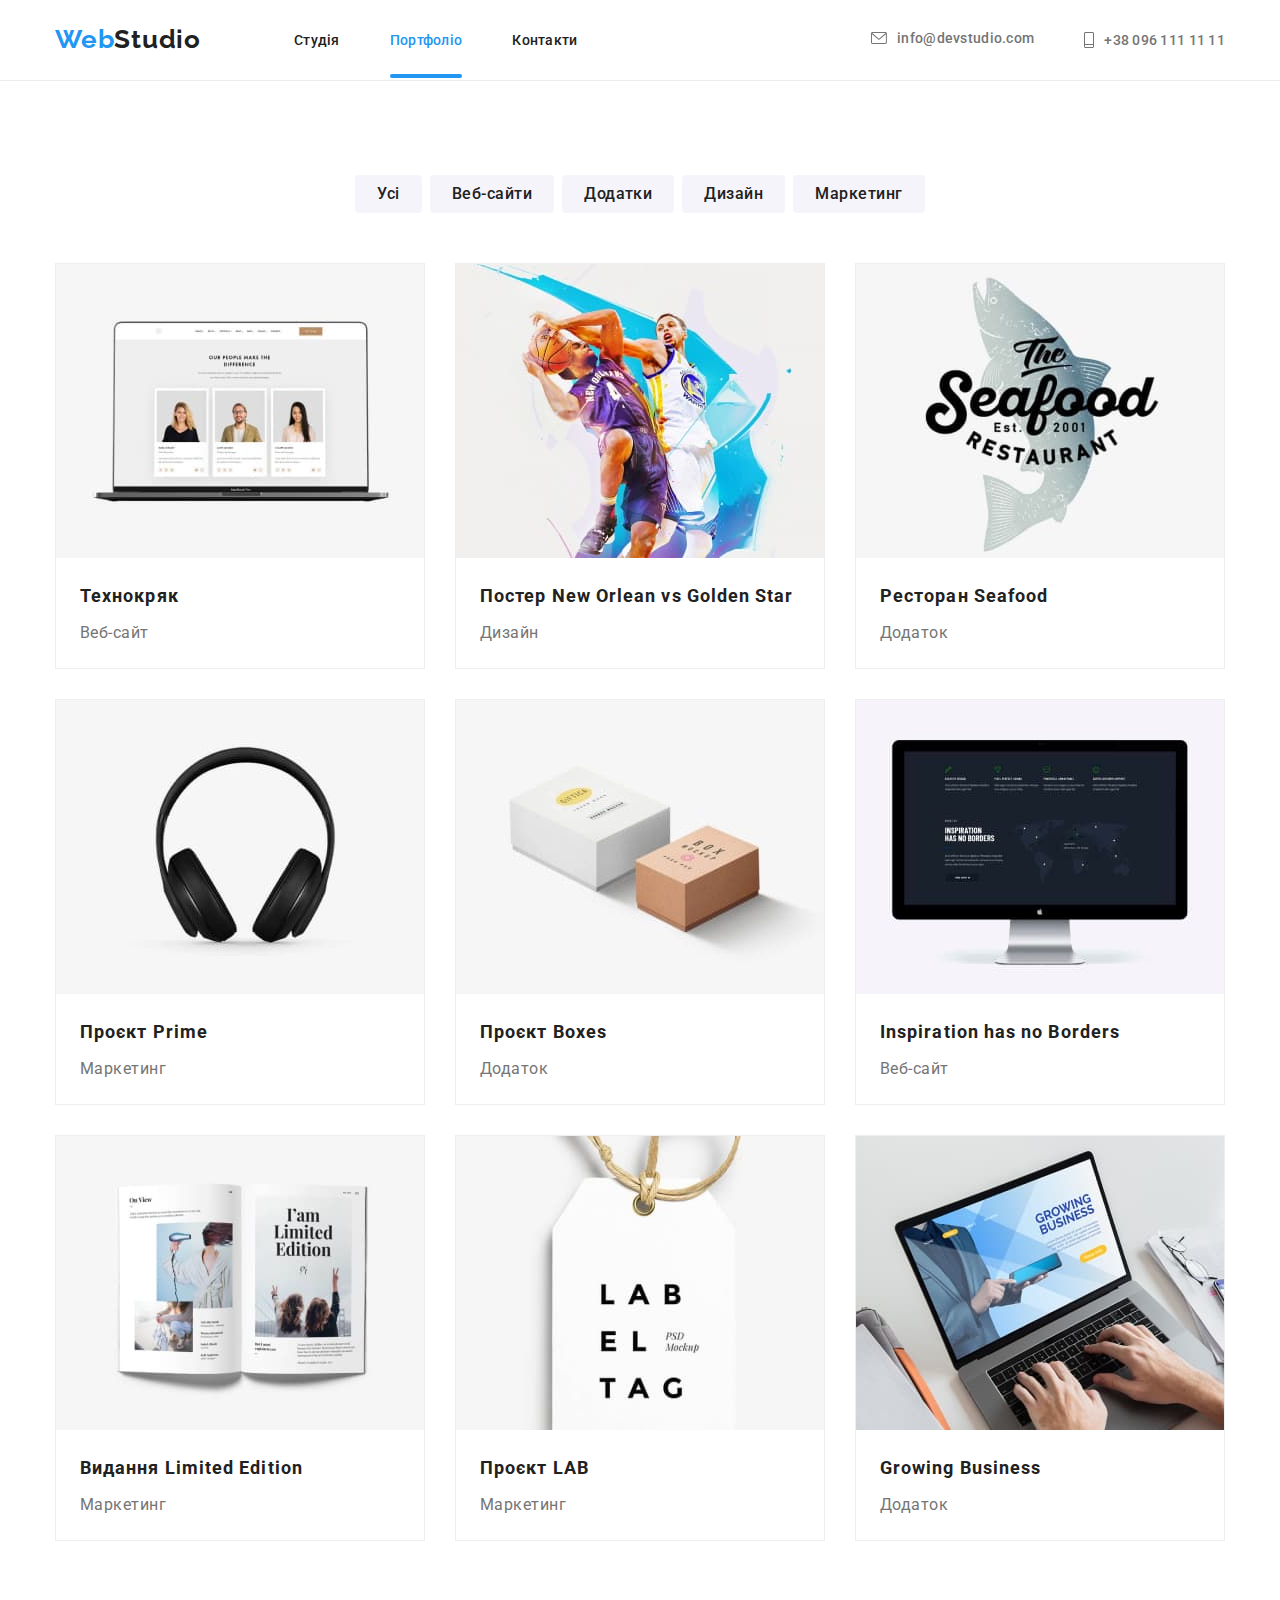
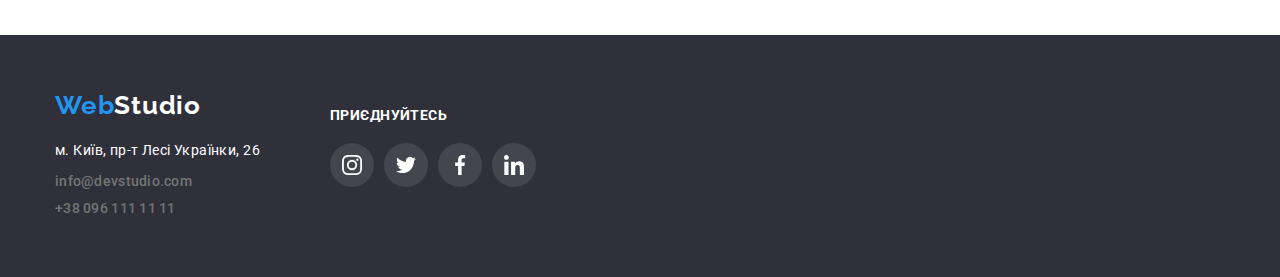
==== portfolio.html @ 5e0859c5 "створює перші файли минулої роботи" ====
<!DOCTYPE html>
<html lang="uk">
  <head>
    <meta charset="UTF-8" />
    <meta http-equiv="X-UA-Compatible" content="IE=edge" />
    <meta name="viewport" content="width=device-width, initial-scale=1.0" />
    <link rel="preconnect" href="https://fonts.googleapis.com" />
    <link rel="preconnect" href="https://fonts.gstatic.com" crossorigin />
    <link
      href="https://fonts.googleapis.com/css2?family=Raleway:wght@700&family=Roboto:wght@400;500;700;900&display=swap"
      rel="stylesheet"
    />

    <title>Партфоліо</title>
    <link
      rel="stylesheet"
      href="https://cdnjs.cloudflare.com/ajax/libs/modern-normalize/1.1.0/modern-normalize.min.css"
    />
    <link rel="stylesheet" href="./css/style.css" />
  </head>
  <body>
    <!----------------------------------Шапка сайту---------------------------->
    <header class="header">
      <div class="container page-header">
        <a href="./index.html" class="logo link-focus"
          ><span class="web">Web</span>Studio</a
        >
        <nav class="site-nav">
          <ul class="list">
            <li class="nav-item">
              <a href="./index.html" class="link nav-link">Студія</a>
            </li>
            <li class="nav-item">
              <a href="./portfolio.html" class="link nav-link activ">Портфоліо</a>
            </li>
            <li class="nav-item">
              <a href="#" class="link nav-link">Контакти</a>
            </li>
          </ul>
        </nav>
        <ul class="contacts list">
          <li class="contacts-item">
            <a href="mailto:info@devstudio.com" class="contacts-link link">
              <svg class="icon-envelope" width="16" height="12">
                <use href="./images/symbol-defs.svg#envelope"></use>
              </svg>
              info@devstudio.com
            </a>
          </li>
          <li class="contacts-item">
            <a href="tel:+380961111111" class="contacts-link link">
              <svg class="icon-phone" width="10" height="16">
                <use href="./images/symbol-defs.svg#phone"></use>
              </svg>
              +38 096 111 11 11
            </a>
          </li>
        </ul>
      </div>
    </header>
    <!----------------------------------Основний контент---------------------------->
    <main>
      <!----------------------------------Портфоліо---------------------------->
      <h1 class="visually-hidden">Роботи студії</h1>
      <section class="portfolio section">
        <div class="container">
          <h2 class="visually-hidden">Фільтр робіт</h2>
          <ul class="portfolio-list list">
            <li class="portfolio-item">
              <a class="portfolio-link" href="#">Усі</a>
            </li>
            <li class="portfolio-item">
              <a class="portfolio-link" href="#">Веб-сайти</a>
            </li>
            <li class="portfolio-item">
              <a class="portfolio-link" href="#">Додатки</a>
            </li>
            <li class="portfolio-item">
              <a class="portfolio-link" href="#">Дизайн</a>
            </li>
            <li class="portfolio-item">
              <a class="portfolio-link" href="#">Маркетинг</a>
            </li>
          </ul>

          <!----------------------------------Приклад робіт---------------------------->
          <h2 class="visually-hidden">Приклад робіт</h2>

          <ul class="work-list list">
            <li class="work-item">
              <a class="work-link" href="#">
                <div class="thumb">
                  <img
                    class="work-photo"
                    src="./images/work-1.jpg"
                    alt="Приклад роботи веб-сайта"
                    width="370"
                    height="294"
                  />
                  <div class="overlay">
                    <p class="overlay-text">
                      Ресурс пропонує комплексні пропозиції з різним рівнем
                      функціоналу та сервісів. Все це дозволить відвідувачу
                      отримати вичерпні відомості про компанію чи приватну
                      особу.
                    </p>
                  </div>
                </div>
                <h3 class="work-title">Технокряк</h3>
                <p class="work-text">Веб-сайт</p>
              </a>
            </li>
            <li class="work-item">
              <a class="work-link" href="#">
                <div class="thumb">
                  <img
                    class="work-photo"
                    src="./images/work-2.jpg"
                    alt="Приклад роботи дизайна"
                    width="370"
                    height="294"
                  />
                  <div class="overlay">
                    <p class="overlay-text">
                      Ресурс пропонує комплексні пропозиції з різним рівнем
                      функціоналу та сервісів. Все це дозволить відвідувачу
                      отримати вичерпні відомості про компанію чи приватну
                      особу.
                    </p>
                  </div>
                </div>
                <h3 class="work-title">
                  Постер <span lang="en">New Orlean vs Golden Star</span>
                </h3>
                <p class="work-text">Дизайн</p>
              </a>
            </li>
            <li class="work-item">
              <a class="work-link" href="#">
                <div class="thumb">
                  <img
                    class="work-photo"
                    src="./images/work-3.jpg"
                    alt="Приклад роботи додатока"
                    width="370"
                    height="294"
                  />
                  <div class="overlay">
                    <p class="overlay-text">
                      Ресурс пропонує комплексні пропозиції з різним рівнем
                      функціоналу та сервісів. Все це дозволить відвідувачу
                      отримати вичерпні відомості про компанію чи приватну
                      особу.
                    </p>
                  </div>
                </div>
                <h3 class="work-title">
                  Ресторан <span lang="en">Seafood</span>
                </h3>
                <p class="work-text">Додаток</p>
              </a>
            </li>
            <li class="work-item">
              <a class="work-link" href="#">
                <div class="thumb">
                  <img
                    class="work-photo"
                    src="./images/work-4.jpg"
                    alt="Приклад роботи маркетинга"
                    width="370"
                    height="294"
                  />
                  <div class="overlay">
                    <p class="overlay-text">
                      Ресурс пропонує комплексні пропозиції з різним рівнем
                      функціоналу та сервісів. Все це дозволить відвідувачу
                      отримати вичерпні відомості про компанію чи приватну
                      особу.
                    </p>
                  </div>
                </div>
                <h3 class="work-title">Проєкт <span lang="en">Prime</span></h3>
                <p class="work-text">Маркетинг</p>
              </a>
            </li>
            <li class="work-item">
              <a class="work-link" href="#">
                <div class="thumb">
                  <img
                    class="work-photo"
                    src="./images/work-5.jpg"
                    alt="Приклад роботи додатока"
                    width="370"
                    height="294"
                  />
                  <div class="overlay">
                    <p class="overlay-text">
                      Ресурс пропонує комплексні пропозиції з різним рівнем
                      функціоналу та сервісів. Все це дозволить відвідувачу
                      отримати вичерпні відомості про компанію чи приватну
                      особу.
                    </p>
                  </div>
                </div>
                <h3 class="work-title">Проєкт <span lang="en">Boxes</span></h3>
                <p class="work-text">Додаток</p>
              </a>
            </li>
            <li class="work-item">
              <a class="work-link" href="#">
                <div class="thumb">
                  <img
                    class="work-photo"
                    src="./images/work-6.jpg"
                    alt="Приклад роботи"
                    width="370"
                  />
                  <div class="overlay">
                    <p class="overlay-text">
                      Ресурс пропонує комплексні пропозиції з різним рівнем
                      функціоналу та сервісів. Все це дозволить відвідувачу
                      отримати вичерпні відомості про компанію чи приватну
                      особу.
                    </p>
                  </div>
                </div>
                <h3 class="work-title" lang="en">Inspiration has no Borders</h3>
                <p class="work-text">Веб-сайт</p>
              </a>
            </li>
            <li class="work-item">
              <a class="work-link" href="#">
                <div class="thumb">
                  <img
                    class="work-photo"
                    src="./images/work-7.jpg"
                    alt="Приклад роботи дизайна"
                    width="370"
                    height="294"
                  />
                  <div class="overlay">
                    <p class="overlay-text">
                      Ресурс пропонує комплексні пропозиції з різним рівнем
                      функціоналу та сервісів. Все це дозволить відвідувачу
                      отримати вичерпні відомості про компанію чи приватну
                      особу.
                    </p>
                  </div>
                </div>
                <h3 class="work-title">
                  Видання <span lang="en">Limited Edition</span>
                </h3>
                <p class="work-text">Маркетинг</p>
              </a>
            </li>
            <li class="work-item">
              <a class="work-link" href="#">
                <div class="thumb">
                  <img
                    class="work-photo"
                    src="./images/work-8.jpg"
                    alt="Приклад роботи маркетинг"
                    width="370"
                    height="294"
                  />
                  <div class="overlay">
                    <p class="overlay-text">
                      Ресурс пропонує комплексні пропозиції з різним рівнем
                      функціоналу та сервісів. Все це дозволить відвідувачу
                      отримати вичерпні відомості про компанію чи приватну
                      особу.
                    </p>
                  </div>
                </div>
                <h3 class="work-title">Проєкт <span lang="en">LAB</span></h3>
                <p class="work-text">Маркетинг</p>
              </a>
            </li>
            <li class="work-item">
              <a class="work-link" href="#">
                <div class="thumb">
                  <img
                    class="work-photo"
                    src="./images/work-9.jpg"
                    alt="Приклад роботи додатока"
                    width="370"
                    height="294"
                  />
                  <div class="overlay">
                    <p class="overlay-text">
                      Ресурс пропонує комплексні пропозиції з різним рівнем
                      функціоналу та сервісів. Все це дозволить відвідувачу
                      отримати вичерпні відомості про компанію чи приватну
                      особу.
                    </p>
                  </div>
                </div>
                <h3 class="work-title" lang="en">Growing Business</h3>
                <p class="work-text">Додаток</p>
              </a>
            </li>
          </ul>
        </div>
      </section>
    </main>
    <!----------------------------------Футер---------------------------->
    <footer class="footer">
      <div class="container">
        <div>
          <a href="./index.html" class="logo footer-link link-focus"
            ><span class="web">Web</span>Studio</a
          >
          <address class="address">
            <ul class="address-list list">
              <li class="address-item">м. Київ, пр-т Лесі Українки, 26</li>
              <li class="contacts-item-footer">
                <a
                  class="contacts-link-footer link"
                  href="mailto:info@devstudio.com"
                  >info@devstudio.com</a
                >
              </li>
              <li class="contacts-item-footer">
                <a class="contacts-link-footer link" href="tel:+380961111111"
                  >+38 096 111 11 11</a
                >
              </li>
            </ul>
          </address>
        </div>
        <div class="footer-social-container">
          <h3 class="footer-social-title">приєднуйтесь</h3>
          <ul class="footer-social-list list">
            <li class="footer-social-item">
              <a href="" class="footer-social-link">
                <svg class="footer-social">
                  <use href="./images/symbol-defs.svg#instagram"></use>
                </svg>
              </a>
            </li>
            <li class="footer-link-item">
              <a href="" class="footer-social-link">
                <svg class="footer-social">
                  <use href="./images/symbol-defs.svg#twitter"></use>
                </svg>
              </a>
            </li>
            <li class="footer-link-item">
              <a href="" class="footer-social-link">
                <svg class="footer-social">
                  <use href="./images/symbol-defs.svg#facebook"></use>
                </svg>
              </a>
            </li>
            <li class="footer-link-item">
              <a href="" class="footer-social-link">
                <svg class="footer-social">
                  <use href="./images/symbol-defs.svg#linkedin"></use>
                </svg>
              </a>
            </li>
          </ul>
        </div>
      </div>
    </footer>
  </body>
</html>
---- css/style.css ----
/*  основний колір #212121 */
/* другорядний колір #757575 */
/* колір кнопки #2196F3 */
/* білий колір #FFFFFF */

:root {
  --main-color: #212121;
  --text-color: #757575;
  --accent-color: #2196f3;
}

body {
  font-family: 'Roboto', 'Open Sans';
  color: var(--main-color);
  background-color: #ffffff;
}

/* ---------------------------Утіліти --------------------*/

h1,
h2,
h3,
h4,
p,
ul {
  margin-top: 0px;
  margin-bottom: 0px;
  padding-left: 0px;
}

.section {
  padding-top: 94px;
  padding-bottom: 94px;
}

.list {
  list-style: none;
}

.visually-hidden {
  position: absolute;
  white-space: nowrap;
  width: 1px;
  height: 1px;
  overflow: hidden;
  border: 0;
  padding: 0;
  clip: rect(0 0 0 0);
  clip-path: inset(50%);
  margin: -1px;
}

.link {
  color: var(--main-color);
  text-decoration: none;
}

.link-focus {
  outline: transparent;
}

.container {
  width: 1200px;
  padding-left: 15px;
  padding-right: 15px;
  margin-left: auto;
  margin-right: auto;

  /* background-color: tomato; */
  /* outline: 2px solid tomato; */
}

/* ---------------------------Шапка --------------------*/

.header {
  border-bottom: 1px solid #ececec;
}

.page-header {
  display: flex;
  align-items: center;
}

.site-nav .list {
  display: flex;
  margin-left: 93px;
}

.nav-item {
  position: relative;
}

.nav-link,
.contacts-link {
  display: flex;
  padding-top: 32px;
  padding-bottom: 32px;
}

.activ {
  color: var(--accent-color);
}

.activ::after {
  content: '';
  position: absolute;
  left: 0;
  bottom: 0;

  width: 100%;
  height: 4px;

  background-color: var(--accent-color);
  border-radius: 2px;
}

.web {
  font-weight: 700;
  font-size: 26px;
  line-height: 0.83;
  letter-spacing: 0.03em;
  color: var(--accent-color);
}

.logo {
  font-family: 'Raleway';
  font-weight: 700;
  font-size: 26px;
  line-height: 0.83;
  letter-spacing: 0.03em;
  color: var(--main-color);
  text-decoration: none;
}

.site-nav {
  font-weight: 500;
  font-size: 14px;
  line-height: 0.87;
  letter-spacing: 0.02em;
}

.nav-item:not(:last-child) {
  margin-right: 50px;
}

.contacts {
  display: flex;
  margin-left: auto;
}

.contacts-item + .contacts-item {
  margin-left: 50px;
}

.contacts-link,
.contacts-link-footer {
  font-weight: 500;
  font-size: 14px;
  line-height: 0.87;
  letter-spacing: 0.02em;
  color: var(--text-color);
  align-items: center;
}

.link:hover,
.link:focus {
  color: var(--accent-color);
  outline: transparent;
}

.icon-envelope,
.icon-phone {
  margin-right: 10px;
  fill: currentColor;
}

/* ---------------------------герой --------------------*/

.hero,
.footer {
  background-color: #2f303a;
}

.hero {
  margin-left: auto;
  margin-right: auto;
  padding-left: 15px;
  padding-right: 15px;
  background-image: linear-gradient(
      rgba(47, 48, 58, 0.4),
      rgba(47, 48, 58, 0.4)
    ),
    url(../images/hero.jpg);
  background-size: cover;
  background-repeat: no-repeat;
  background-position: center;
  max-width: 1600px;
  height: 600px;
  text-align: center;
}

.hero-container {
  width: 696px;
  margin-left: auto;
  margin-right: auto;
  padding-top: 200px;
}

.hero-title {
  margin-bottom: 30px;

  font-weight: 900;
  font-size: 44px;
  line-height: 1.36;
  letter-spacing: 0.06em;
  text-transform: uppercase;
  color: #ffffff;
}

.hero-btn {
  padding: 10px 32px;
  font-family: inherit;
  font-weight: 700;
  font-size: 16px;
  line-height: 1.87;
  letter-spacing: 0.06em;
  color: #ffffff;
  background-color: var(--accent-color);
  box-shadow: 0px 4px 4px rgba(0, 0, 0, 0.15);
  border-radius: 4px;
  border: none;
  cursor: pointer;
}

.hero-btn:hover,
.hero-btn:focus {
  background-color: #188ce8;
  box-shadow: 0px 4px 4px rgba(0, 0, 0, 0.15);
  outline: transparent;
}

/* ---------------------------переваги студії --------------------*/
.benefits {
  background-color: #ffffff;
}

.benefits-list {
  display: flex;
}

.benefits-item:not(:last-child) {
  margin-right: 30px;
}

.benefits-item::before {
  content: '';
  display: block;
  height: 120px;
  background-color: #f5f4fa;
  background-position: center;
  background-size: 70px 70px;
  background-repeat: no-repeat;
  margin-bottom: 30px;
}

.icon-antenna::before {
  background-image: url('../images/antenna.png');
}

.icon-clock::before {
  background-image: url(../images/clock.png);
}

.icon-diagram::before {
  background-image: url('../images/diagram.png');
}

.icon-astronaut::before {
  background-image: url('../images/astronaut.png');
}

.benefits-title {
  font-weight: 700;
  font-size: 14px;
  line-height: 1.14;
  letter-spacing: 0.03em;
  text-transform: uppercase;
  margin-bottom: 10px;
}

.benefits-text {
  font-weight: 400;
  font-size: 14px;
  line-height: 1.71;
  letter-spacing: 0.03em;
  color: var(--text-color);
}

/* ---------------------------приклади робіт --------------------*/

.example-title,
.team-title {
  font-weight: 700;
  font-size: 36px;
  line-height: 1.17;
  letter-spacing: 0.03em;
  text-align: center;
  margin-bottom: 50px;
}

.example-list {
  display: flex;
  margin-right: 30px;
}

.example-item:not(:last-child) {
  margin-right: 30px;
}

.example-item {
  width: 370px;
  padding-bottom: 94px;
}

.example-link {
  position: relative;
  display: block;
}

.example-img {
  display: block;
}

.example-work {
  position: absolute;
  bottom: 0;

  width: 100%;
  height: 70px;

  background-color: rgba(47, 48, 58, 0.8);
}

.example-work-text {
  margin-top: 27px;
  font-weight: 700;
  font-size: 14px;
  line-height: calc(16 / 14);
  text-align: center;
  letter-spacing: 0.03em;
  text-transform: uppercase;
  color: #ffffff;
}

/* ---------------------------наша команда --------------------*/
.team .container {
}

.team {
  background-color: #f5f4fa;
}

.team-title {
}

.team-list {
  display: flex;
  padding-bottom: 94px;
}
.tem-list:not(:last-child) {
  margin-right: 30px;
}

.team-item {
  background-color: #ffffff;

  box-shadow: 0px 1px 3px rgba(0, 0, 0, 0.12), 0px 1px 1px rgba(0, 0, 0, 0.14),
    0px 2px 1px rgba(0, 0, 0, 0.2);
  border-radius: 0px 0px 4px 4px;
}
.team-item:not(:last-child) {
  margin-right: 30px;
}

.team-img {
  margin-bottom: 30px;
  display: block;
}

.team-name {
  font-weight: 500;
  font-size: 16px;
  line-height: calc(19 / 16);
  letter-spacing: 0.03em;
  text-align: center;
  margin-bottom: 10px;
}

.team-job {
  margin-bottom: 16px;

  font-weight: 400;
  font-size: 16px;
  line-height: calc(19 / 16);
  letter-spacing: 0.03em;
  color: var(--text-color);
  text-align: center;
}

.team-social-list {
  display: flex;
  justify-content: center;
  padding-bottom: 30px;
}
.team-social-item {
}

.team-social-item:not(:last-child) {
  margin-right: 10px;
}

.team-social-link {
  display: flex;
  justify-content: center;
  align-items: center;
  width: 44px;
  height: 44px;
  border-radius: 50%;
}

.icon-social {
  fill: #afb1b8;
  height: 44px;
  padding: 12px;
}

.team-social-link:focus .icon-social {
  fill: #ffffff;
}

.team-social-link:hover,
.team-social-link:focus,
.footer-social-link:hover,
.footer-social-link:focus {
  background-color: var(--accent-color);
  outline: transparent;
}

/* ---------------------------Постійні клієнти --------------------*/

.partner-list {
  display: flex;
  align-items: center;
}

.partner-item {
  width: 170px;
  border: 1px solid #afb1b8;
  border-radius: 4px;
}

.partner-item:hover {
  border-color: var(--accent-color);
}

.partner-item:not(:last-child) {
  margin-right: 30px;
}

.partner-link {
  display: flex;
  width: 170px;
  height: 92px;
  justify-content: center;
  align-items: center;
  text-decoration: none;
}
.icon-logo {
  fill: #afb1b8;
  padding: 16px 32px;
}

.icon-logo:hover {
  fill: var(--accent-color);
}

/* ---------------------------Футер --------------------*/

.footer .container {
  padding-top: 60px;
  padding-bottom: 60px;
  display: flex;
}

.footer-link {
  color: #ffffff;
}

.address {
  margin-top: 20px;
  font-style: normal;
}

.contacts-item-footer:not(:last-child) {
  margin-bottom: 9px;
}

.address-item {
  display: inline-block;
  margin-bottom: 9px;
  font-weight: 400;
  font-size: 14px;
  line-height: 1.71;
  letter-spacing: 0.03em;
  color: #ffffff;
}

.footer-social-title {
  padding-top: 12px;
  text-transform: uppercase;
  font-size: 14px;
  line-height: calc(16 / 14);
  letter-spacing: 0.03em;
  color: #ffffff;
}

.footer-social-container {
  margin-left: 70px;
}

.footer-social-title {
  margin-bottom: 20px;
}

.footer-social-list {
  display: flex;
  justify-content: center;
}

.footer-social-link {
  margin-right: 10px;
  width: 44px;
  height: 44px;
  background: rgba(255, 255, 255, 0.1);
  display: flex;
  align-items: center;
  justify-content: center;
  border-radius: 50%;
}

.footer-social {
  fill: #ffffff;
  padding: 12px;
}

/* ---------------------------Модалка --------------------*/

.backdrop {
  position: fixed;
  top: 0;
  left: 0;

  width: 100%;
  height: 100%;

  background-color: rgba(0, 0, 0, 0.2);
}

.is-hidden {
  opacity: 0;
  pointer-events: none;
}

.modal {
  position: absolute;
  top: 50%;
  left: 50%;
  transform: translate(-50%, -50%);

  width: 528px;
  height: 521px;

  background-color: #ffffff;
}

.modal-btn {
  display: flex;
  justify-content: center;
  align-items: center;
  margin-top: 8px;
  margin-right: 8px;
  margin-left: auto;
  padding: 0;

  width: 30px;
  height: 30px;

  border-radius: 50%;
  border: 1px solid rgba(0, 0, 0, 0.1);
  background-color: #ffffff;
  cursor: pointer;
}

.icon-close-modal {
  padding: 6px;
  fill: #000000;
}

.icon-close-modal:hover {
  fill: var(--accent-color);
}

/* ---------------------------Друга сторінка --------------------*/

/* ---------------------------Портфоліо --------------------*/

.portfolio-list {
  display: flex;
  justify-content: center;
  margin-bottom: 50px;
}

.portfolio-item + .portfolio-item {
  margin-left: 8px;
}

.portfolio-link {
  display: block;
  border-radius: 4px;
  height: 38px;
  padding: 6px 22px;

  text-align: center;
  font-weight: 500;
  font-size: 16px;
  line-height: 1.62;
  letter-spacing: 0.03em;
  color: var(--main-color);
  background-color: #f5f4fa;
  text-decoration: none;
}

.portfolio-link:hover,
.portfolio-link:focus {
  background-color: var(--accent-color);
  color: #ffffff;
  outline: transparent;
}

/* ---------------------------Приклад робіт --------------------*/

.work-list {
  display: flex;
  flex-wrap: wrap;
}

.work-item {
  width: calc((100% - 60px) / 3);
  border: 1px solid #eeeeee;
}

.work-item:not(:nth-child(3n)) {
  margin-right: 30px;
}

.work-item:not(:nth-last-child(-n + 3)) {
  margin-bottom: 30px;
}

.work-item:hover {
  border: 1px solid #eeeeee;
  box-shadow: 0px 1px 1px rgba(0, 0, 0, 0.12), 0px 4px 4px rgba(0, 0, 0, 0.06),
    1px 4px 6px rgba(0, 0, 0, 0.16);
}

.work-title {
  margin-bottom: 4px;

  margin-left: 24px;
  font-size: 18px;
  line-height: calc(36 / 18);
  letter-spacing: 0.06em;
  color: var(--main-color);
}

.work-text {
  padding-bottom: 20px;
  margin-left: 24px;
  font-size: 16px;
  line-height: 1.88;
  letter-spacing: 0.03em;
  color: var(--text-color);
}

.work-link {
  text-decoration: none;

  transition: translateY(0) 5000ms cubic-bezier(0.4, 0, 0.2, 1);
}

.work-link:hover,
.work-link:focus {
  outline: transparent;
}

.thumb {
  margin-bottom: 20px;
  position: relative;
  overflow: hidden;
}

.work-photo {
  display: block;
}

.overlay {
  position: absolute;
  top: 0;
  left: 0;
  transform: translateY(100%);

  width: 100%;
  height: 100%;

  background-color: var(--accent-color);

  transition: transform 250ms cubic-bezier(0.4, 0, 0.2, 1);
}

.work-link:hover .overlay,
.work-link:focus .overlay {
  transform: translateY(0);
  /* opacity: 1; */
}

.overlay-text {
  padding: 63px 24px;
  font-weight: 400;
  font-size: 18px;
  line-height: calc(28 / 18);

  letter-spacing: 0.03em;

  color: #ffffff;
}
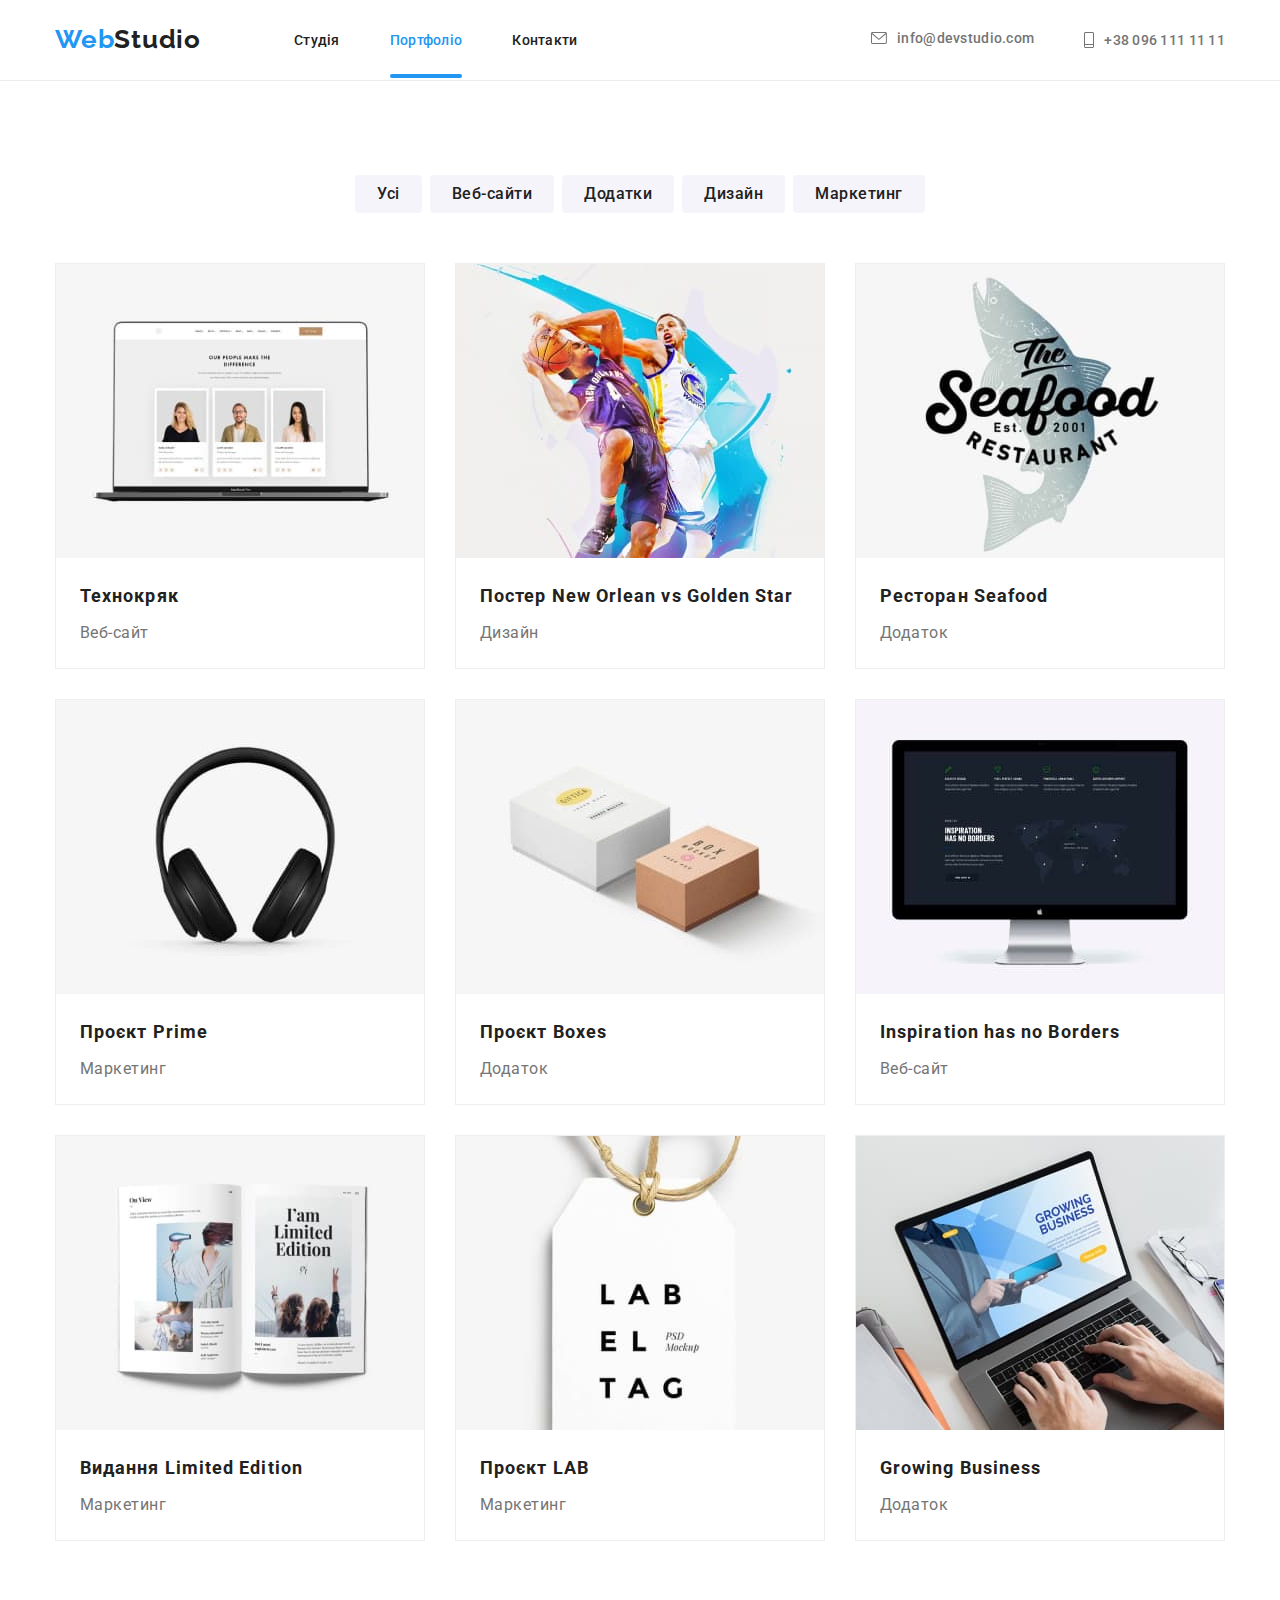
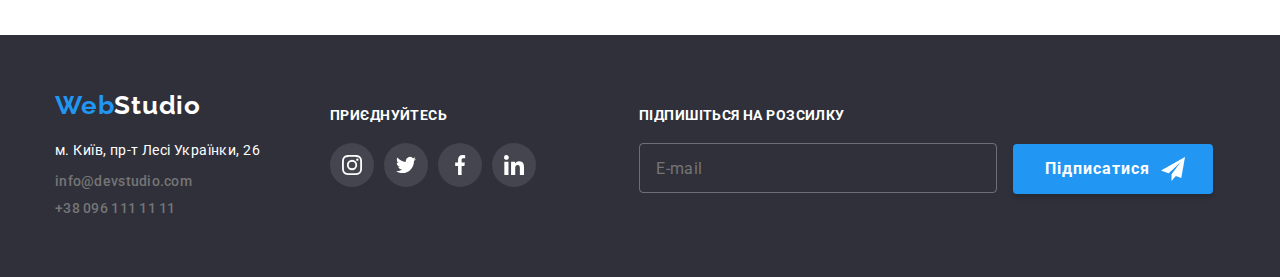
==== commit d8f96091: "створює форму" ====
--- a/portfolio.html
+++ b/portfolio.html
@@ -31,7 +31,9 @@
               <a href="./index.html" class="link nav-link">Студія</a>
             </li>
             <li class="nav-item">
-              <a href="./portfolio.html" class="link nav-link activ">Портфоліо</a>
+              <a href="./portfolio.html" class="link nav-link activ"
+                >Портфоліо</a
+              >
             </li>
             <li class="nav-item">
               <a href="#" class="link nav-link">Контакти</a>
@@ -329,7 +331,7 @@
           </address>
         </div>
         <div class="footer-social-container">
-          <h3 class="footer-social-title">приєднуйтесь</h3>
+          <h3 class="footer-social-title">Приєднуйтесь</h3>
           <ul class="footer-social-list list">
             <li class="footer-social-item">
               <a href="" class="footer-social-link">
@@ -361,6 +363,21 @@
             </li>
           </ul>
         </div>
+        <div class="follow-footer">
+          <form class="footer-form">
+            <h3 class="footer-social-title">Підпишіться на розсилку</h3>
+            <input
+              class="mail-footer"
+              type="email"
+              name="mail"
+              id="mail"
+              placeholder="E-mail"
+            />
+            <button class="footer-btn" type="submit">
+              <span class="footer-btn-text">Підписатися</span>
+            </button>
+          </form>
+        </div>
       </div>
     </footer>
   </body>
--- a/css/style.css
+++ b/css/style.css
@@ -65,9 +65,6 @@
   padding-right: 15px;
   margin-left: auto;
   margin-right: auto;
-
-  /* background-color: tomato; */
-  /* outline: 2px solid tomato; */
 }
 
 /* ---------------------------Шапка --------------------*/
@@ -217,7 +214,8 @@
   color: #ffffff;
 }
 
-.hero-btn {
+.hero-btn,
+.footer-btn {
   padding: 10px 32px;
   font-family: inherit;
   font-weight: 700;
@@ -434,10 +432,6 @@
   padding: 12px;
 }
 
-.team-social-link:focus .icon-social {
-  fill: #ffffff;
-}
-
 .team-social-link:hover,
 .team-social-link:focus,
 .footer-social-link:hover,
@@ -446,6 +440,11 @@
   outline: transparent;
 }
 
+.team-social-link:focus .icon-social,
+.team-social-link:hover .icon-social {
+  fill: #ffffff;
+}
+
 /* ---------------------------Постійні клієнти --------------------*/
 
 .partner-list {
@@ -455,12 +454,6 @@
 
 .partner-item {
   width: 170px;
-  border: 1px solid #afb1b8;
-  border-radius: 4px;
-}
-
-.partner-item:hover {
-  border-color: var(--accent-color);
 }
 
 .partner-item:not(:last-child) {
@@ -474,7 +467,19 @@
   justify-content: center;
   align-items: center;
   text-decoration: none;
-}
+  border: 1px solid #afb1b8;
+  border-radius: 4px;
+}
+
+.partner-link:hover,
+.partner-link:focus {
+  border-color: var(--accent-color);
+}
+
+.partner-link:focus .icon-logo {
+  fill: var(--accent-color);
+}
+
 .icon-logo {
   fill: #afb1b8;
   padding: 16px 32px;
@@ -552,6 +557,51 @@
   fill: #ffffff;
   padding: 12px;
 }
+.mail-footer {
+  margin-right: 12px;
+  padding-left: 16px;
+
+  width: 358px;
+  height: 50px;
+
+  font-weight: 400;
+  font-size: 16px;
+  line-height: calc(20 / 16);
+  align-items: center;
+  letter-spacing: 0.03em;
+
+  border: 1px solid rgba(255, 255, 255, 0.3);
+  border-radius: 4px;
+  background-color: inherit;
+}
+.mail-footer:focus {
+  border: transparent;
+}
+.footer-btn {
+  position: relative;
+  width: 200px;
+}
+
+.footer-btn::after {
+  position: absolute;
+  right: 28px;
+  bottom: 13px;
+  content: '';
+  display: block;
+  width: 24px;
+  height: 24px;
+  background-repeat: no-repeat;
+  background-image: url(../images/send.png);
+}
+
+.follow-footer {
+  margin-left: 93px;
+}
+
+.footer-btn-text {
+  display: flex;
+  align-items: center;
+}
 
 /* ---------------------------Модалка --------------------*/
 
@@ -578,15 +628,16 @@
   transform: translate(-50%, -50%);
 
   width: 528px;
-  height: 521px;
+  height: 581px;
 
   background-color: #ffffff;
+  border-radius: 4px;
 }
 
 .modal-btn {
-  display: flex;
-  justify-content: center;
-  align-items: center;
+  position: absolute;
+  top: 0;
+  right: 0;
   margin-top: 8px;
   margin-right: 8px;
   margin-left: auto;
@@ -602,12 +653,142 @@
 }
 
 .icon-close-modal {
-  padding: 6px;
+  width: 18px;
+  height: 18px;
   fill: #000000;
 }
 
-.icon-close-modal:hover {
+.modal-btn:hover .icon-close-modal {
+  border: var(--accent-color);
   fill: var(--accent-color);
+}
+
+.modal-form {
+  padding: 40px;
+}
+
+.modal-form h2 {
+  text-align: center;
+  font-weight: 700;
+  font-size: 20px;
+  line-height: calc(23 / 20);
+  text-align: center;
+  letter-spacing: 0.03em;
+  margin-bottom: 12px;
+}
+
+.form {
+  letter-spacing: 0.03em;
+}
+
+.form-field {
+  display: block;
+  margin-bottom: 10px;
+}
+
+.form-label {
+  font-weight: 400;
+  font-size: 12px;
+  line-height: calc(14 / 12);
+  color: var(--text-color);
+}
+
+.pos-input {
+  position: relative;
+  margin-top: 4px;
+}
+
+.form-input,
+.comment {
+  width: 100%;
+  margin: 0;
+  padding: 11px;
+  border: 1px solid rgba(33, 33, 33, 0.2);
+  border-radius: 4px;
+  padding-left: 42px;
+}
+
+.form-input:focus,
+.form-input:hover {
+  border: 1px solid var(--accent-color);
+}
+
+.icon-modal {
+  position: absolute;
+  width: 18px;
+  height: 18px;
+  top: 50%;
+  transform: translateY(-50%);
+  left: 12px;
+}
+
+.form-input:hover + .icon-modal,
+.form-input:focus + .icon-modal {
+  fill: var(--accent-color);
+}
+
+.form-label textarea {
+  margin-top: 4px;
+  padding: 12px 16px;
+  width: 448px;
+  height: 120px;
+}
+
+.comment::placeholder {
+  color: rgba(117, 117, 117, 0.5);
+}
+
+.comment:hover,
+.comment:focus {
+  border-color: var(--accent-color);
+}
+
+.rulese {
+  margin-bottom: 30px;
+}
+
+.checkbox {
+  display: flex;
+  text-align: center;
+  font-size: 14px;
+  line-height: calc(24 / 14);
+  letter-spacing: 0.03em;
+
+  appearance: none;
+}
+
+.icon-check {
+  display: inline-block;
+  width: 16px;
+  height: 15px;
+  background-image: url(../images/icon-check1.svg);
+}
+.checkbox:checked + .icon-check {
+  background-color: var(--accent-color);
+  background-image: url(../images/icon-check2.svg);
+  display: inline-block;
+  background-size: contain;
+  background-origin: content-box;
+  border: 3px solid transparent;
+  background-repeat: no-repeat;
+  border-radius: 4px;
+  width: 16px;
+  height: 15px;
+}
+.rulese-link {
+  color: #2196f3;
+}
+
+.form-btn {
+  width: 200px;
+  height: 50px;
+  padding: 10px 52px;
+  margin-left: 124px;
+  background-color: var(--accent-color);
+  color: #fff;
+  text-align: center;
+  border: none;
+  border-radius: 4px;
 }
 
 /* ---------------------------Друга сторінка --------------------*/
